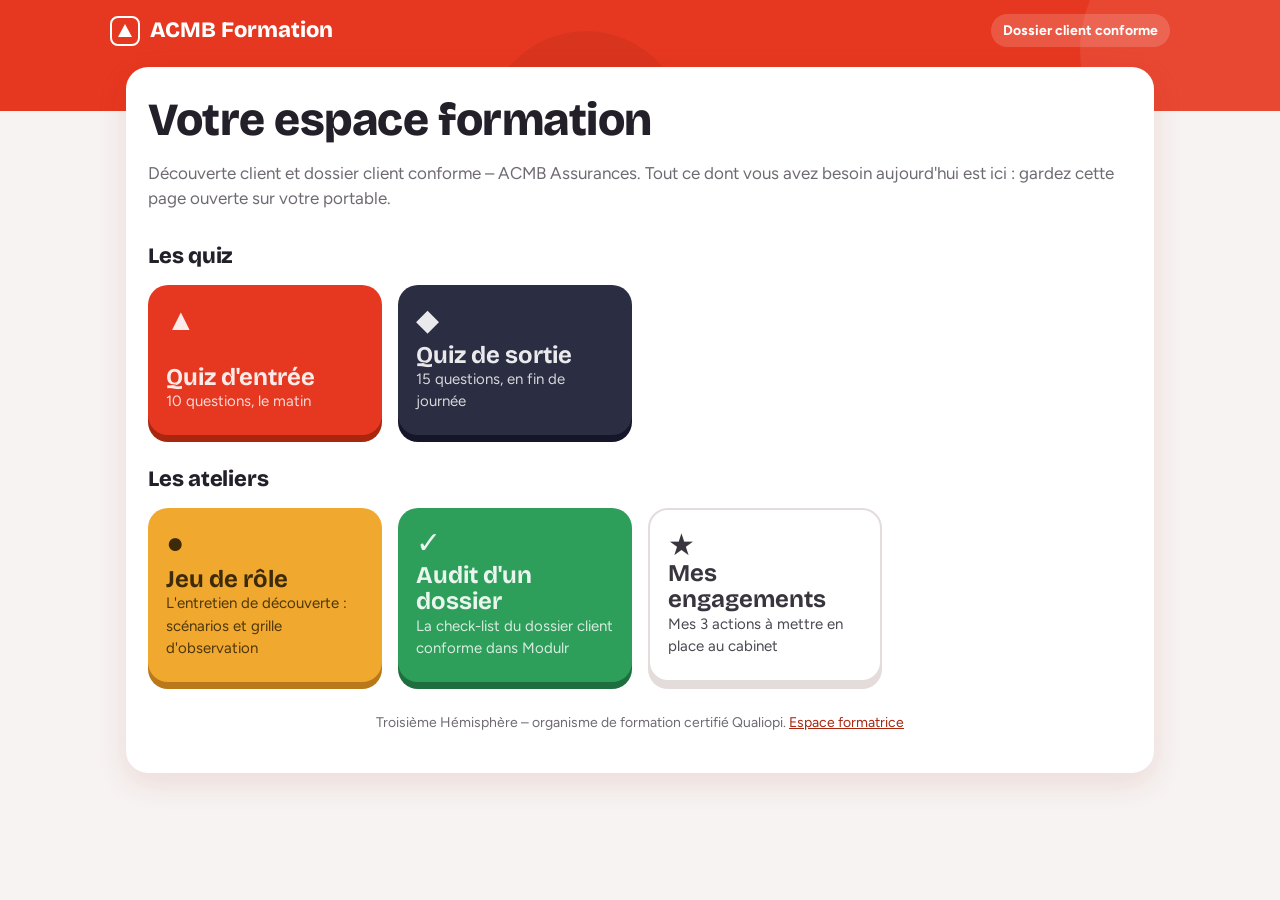
==== acmb/index.html @ 9b50a4e0 "Espace formation ACMB : quiz et ateliers" ====
<!DOCTYPE html>
<html lang="fr">
<head>
<meta charset="utf-8">
<meta name="viewport" content="width=device-width, initial-scale=1">
<title>Espace formation – ACMB Assurances</title>
<link rel="preconnect" href="https://fonts.googleapis.com">
<link href="https://fonts.googleapis.com/css2?family=Bricolage+Grotesque:opsz,wght@12..96,600;12..96,800&family=Figtree:wght@400;500;700&display=swap" rel="stylesheet">
<link rel="stylesheet" href="style.css">
<script src="commun.js"></script>
</head>
<body>
<header><div class="bar">
  <div class="brand"><svg width="30" height="30" viewBox="0 0 30 30" aria-hidden="true"><rect x="1" y="1" width="28" height="28" rx="7" fill="none" stroke="#fff" stroke-width="2"/><path d="M8 21 L15 8 L22 21 Z" fill="#fff"/></svg>ACMB Formation</div>
  <div class="meta">Dossier client conforme</div>
</div></header>
<main><div class="sheet">
  <h1 class="hello">Votre espace formation</h1>
  <p class="muted">Découverte client et dossier client conforme – ACMB Assurances. Tout ce dont vous avez besoin aujourd'hui est ici : gardez cette page ouverte sur votre portable.</p>

  <div class="sec">
    <h2>Les quiz</h2>
    <div class="tiles">
      <a class="tile t1" data-keep href="quiz.html#entree"><span class="ico">▲</span><span><b>Quiz d'entrée</b><span>10 questions, le matin</span></span></a>
      <a class="tile t2" data-keep href="quiz.html#sortie"><span class="ico">◆</span><span><b>Quiz de sortie</b><span>15 questions, en fin de journée</span></span></a>
    </div>
  </div>

  <div class="sec">
    <h2>Les ateliers</h2>
    <div class="tiles">
      <a class="tile t4" data-keep href="jeu-de-role.html"><span class="ico">●</span><span><b>Jeu de rôle</b><span>L'entretien de découverte : scénarios et grille d'observation</span></span></a>
      <a class="tile t5" data-keep href="audit.html"><span class="ico">✓</span><span><b>Audit d'un dossier</b><span>La check-list du dossier client conforme dans Modulr</span></span></a>
      <a class="tile t3" data-keep href="engagements.html"><span class="ico">★</span><span><b>Mes engagements</b><span>Mes 3 actions à mettre en place au cabinet</span></span></a>
    </div>
  </div>

  <p class="foot">Troisième Hémisphère – organisme de formation certifié Qualiopi. <a data-keep href="quiz.html#animateur">Espace formatrice</a></p>
</div></main>
</body>
</html>
---- acmb/style.css ----
:root{
    --red:#E63820; --deep:#A9260F; --ink:#23202A; --soft:#6F6A72; --paper:#FFFFFF; --mist:#F6F3F2; --blush:#FDECEA;
    --a:#E63820; --a-d:#A9260F; --b:#2B2D42; --b-d:#15162A; --c:#F0A92E; --c-d:#B9781A; --ok:#2E9E5B; --ok-d:#1F6E3F;
    --disp:"Bricolage Grotesque",Arial,sans-serif; --body:Figtree,Arial,sans-serif;
  }
  *{box-sizing:border-box}
  body{margin:0;font-family:var(--body);color:var(--ink);background:var(--mist);min-height:100vh;font-size:17px;line-height:1.5}
  h1,h2,.disp{font-family:var(--disp);letter-spacing:-.01em}
  /* red stage at the top of every screen */
  header{background:var(--red);color:#fff;padding:14px 22px 64px;position:relative;overflow:hidden}
  header::after{content:"";position:absolute;right:-60px;top:-80px;width:260px;height:260px;border-radius:50%;background:rgba(255,255,255,.08)}
  header::before{content:"";position:absolute;left:38%;bottom:-120px;width:200px;height:200px;border-radius:50%;background:rgba(0,0,0,.06)}
  .bar{display:flex;justify-content:space-between;align-items:center;gap:10px;position:relative;z-index:1;max-width:1060px;margin:0 auto}
  .brand{display:flex;align-items:center;gap:10px;font-family:var(--disp);font-weight:800;font-size:22px}
  .brand svg{flex:none}
  .meta{font-size:14px;font-weight:700;background:rgba(255,255,255,.16);padding:6px 12px;border-radius:999px}
  main{max-width:1060px;margin:-44px auto 0;padding:0 16px 48px;position:relative;z-index:2}
  .sheet{background:var(--paper);border-radius:22px;padding:26px 22px;box-shadow:0 10px 30px rgba(169,38,15,.12)}
  h1{font-size:34px;line-height:1.1;margin:0 0 8px;font-weight:800}
  h2{font-size:22px;margin:26px 0 10px;font-weight:800}
  .muted{color:var(--soft)}
  .note{font-size:14px;color:var(--soft);margin-top:8px}
  a{color:var(--deep)}
  :focus-visible{outline:3px solid var(--b);outline-offset:3px}
  /* chunky press buttons: the signature element */
  .btn{border:0;border-radius:16px;padding:15px 24px;font:700 18px var(--body);cursor:pointer;background:var(--red);color:#fff;box-shadow:0 6px 0 var(--deep);transform:translateY(0);transition:transform .08s,box-shadow .08s}
  .btn:active{transform:translateY(5px);box-shadow:0 1px 0 var(--deep)}
  .btn.ghost{background:#fff;color:var(--ink);box-shadow:0 6px 0 #E3DCDA;border:2px solid #E3DCDA}
  .btn.ghost:active{box-shadow:0 1px 0 #E3DCDA}
  .btn.full{width:100%}
  .btn:disabled{opacity:.45;cursor:default}
  .row{display:flex;gap:12px;flex-wrap:wrap;align-items:center}
  input.t{font:500 19px var(--body);padding:15px 16px;border:2px solid #E3DCDA;border-radius:14px;width:100%;background:#fff}
  input.t:focus{border-color:var(--red);outline:none}
  /* home */
  .hello{font-size:46px;line-height:1.02;margin:4px 0 6px}
  .choice{display:grid;gap:16px;margin:22px 0 4px;grid-template-columns:repeat(3,1fr)}
  .tile{border:0;text-align:left;cursor:pointer;border-radius:20px;padding:20px 18px 22px;color:#fff;font-family:var(--body);min-height:150px;display:flex;flex-direction:column;justify-content:space-between;transition:transform .08s,box-shadow .08s}
  .tile:active{transform:translateY(5px)}
  .tile b{font-family:var(--disp);font-size:24px;line-height:1.1;display:block}
  .tile span{font-size:15px;opacity:.9}
  .tile .ico{font-size:30px;line-height:1}
  .tile.t1{background:var(--a);box-shadow:0 7px 0 var(--a-d)}
  .tile.t2{background:var(--b);box-shadow:0 7px 0 var(--b-d)}
  .tile.t3{background:#fff;color:var(--ink);box-shadow:0 7px 0 #E3DCDA;border:2px solid #E3DCDA}
  /* question */
  .qtop{display:flex;justify-content:space-between;align-items:center;gap:10px}
  .qnum{white-space:nowrap;font-family:var(--disp);font-weight:800;font-size:15px;background:var(--blush);color:var(--deep);padding:6px 12px;border-radius:999px}
  .pts{font-weight:700;color:var(--soft)}
  .progress{display:flex;gap:4px;margin:14px 0 18px}
  .progress i{flex:1;height:8px;border-radius:6px;background:#EEE7E5}
  .progress i.on{background:var(--red)}
  .question{font-family:var(--disp);font-size:27px;font-weight:800;line-height:1.2;margin-bottom:20px}
  .opt{display:flex;align-items:center;gap:14px;border-radius:18px;padding:16px 16px;color:#fff;font:700 18px/1.3 var(--body);margin-bottom:14px;border:0;width:100%;text-align:left;cursor:pointer;transition:transform .08s,box-shadow .08s,opacity .25s}
  .opt:active{transform:translateY(5px)}
  .opt .L{width:42px;height:42px;border-radius:12px;background:rgba(255,255,255,.2);display:flex;align-items:center;justify-content:center;flex:none}
  .opt.A{background:var(--a);box-shadow:0 6px 0 var(--a-d)}
  .opt.B{background:var(--b);box-shadow:0 6px 0 var(--b-d)}
  .opt.C{background:var(--c);box-shadow:0 6px 0 var(--c-d);color:#2a1d05}
  .opt.C .L{background:rgba(0,0,0,.12)}
  .opt.dim{opacity:.28}
  .opt.good{box-shadow:0 6px 0 var(--ok-d),0 0 0 4px var(--ok)}
  .opt:disabled{cursor:default}
  .fb{border-radius:18px;padding:16px 18px;font-size:17px;margin:6px 0 16px;animation:pop .3s ease-out}
  .fb.ok{background:#E3F4EA;color:#14532d}.fb.ko{background:var(--blush);color:#6b1406}
  .fb b{display:block;font-family:var(--disp);font-size:24px;margin-bottom:4px}
  @keyframes pop{from{transform:scale(.96);opacity:0}to{transform:none;opacity:1}}
  /* result */
  .score{display:grid;place-items:center;margin:8px auto 14px;width:210px;height:210px;border-radius:50%;background:conic-gradient(var(--red) calc(var(--p)*1%),#EEE7E5 0)}
  .score div{width:168px;height:168px;border-radius:50%;background:#fff;display:grid;place-items:center;text-align:center}
  .score b{font-family:var(--disp);font-size:56px;line-height:1;color:var(--red)}
  .score span{font-size:15px;color:var(--soft)}
  .code{font:800 34px var(--disp);letter-spacing:8px;background:var(--b);color:#fff;border-radius:14px;padding:8px 18px 8px 26px;display:inline-block}
  /* trainer */
  .qrs{display:grid;grid-template-columns:1fr 1fr;gap:18px;margin-top:14px}
  .qr{border-radius:22px;padding:18px;text-align:center;color:#fff}
  .qr.e{background:var(--a);box-shadow:0 7px 0 var(--a-d)} .qr.s{background:var(--b);box-shadow:0 7px 0 var(--b-d)}
  .qr b{font-family:var(--disp);font-size:26px;display:block}
  .qr span{opacity:.85;font-size:15px}
  .qr .box{background:#fff;display:inline-block;padding:14px;border-radius:16px;margin-top:12px}
  .seg{display:inline-flex;background:var(--mist);border-radius:14px;padding:4px;gap:4px}
  .seg button{border:0;border-radius:11px;padding:10px 16px;font:700 16px var(--body);background:transparent;color:var(--soft);cursor:pointer}
  .seg button.on{background:#fff;color:var(--ink);box-shadow:0 2px 6px rgba(0,0,0,.08)}
  .dot{display:inline-block;width:10px;height:10px;border-radius:50%;background:#ccc;margin-right:6px}
  .dot.on{background:var(--ok);box-shadow:0 0 0 4px rgba(46,158,91,.2)}
  .runners{display:flex;flex-direction:column;gap:10px;margin-top:12px}
  .runner{display:grid;grid-template-columns:48px 1fr 70px 150px;gap:14px;align-items:center;background:var(--mist);border-radius:16px;padding:10px 14px}
  .av{width:44px;height:44px;border-radius:50%;display:grid;place-items:center;color:#fff;font:800 18px var(--disp)}
  .runner .nm{font-weight:700}
  .track{height:14px;background:#fff;border-radius:8px;overflow:hidden;margin-top:6px}
  .track i{display:block;height:100%;border-radius:8px;background:var(--red);transition:width .6s}
  .runner.done .track i{background:var(--ok)}
  .runner .sc{font:800 28px var(--disp);text-align:center}
  .runner .st{font-size:14px;color:var(--soft)}
  .runner.done .st{color:var(--ok-d);font-weight:700}
  .empty{background:var(--mist);border-radius:16px;padding:22px;text-align:center;color:var(--soft);margin-top:12px}
  table{width:100%;border-collapse:separate;border-spacing:0;margin-top:10px}
  th,td{text-align:left;padding:10px;border-bottom:1px solid #EEE7E5;vertical-align:middle}
  th{font-size:14px;color:var(--soft);font-weight:700}
  td input{font:15px var(--body);padding:9px;border:2px solid #E3DCDA;border-radius:10px;width:100%}
  details summary{cursor:pointer;color:var(--soft);font-weight:700}
  /* podium */
  .podium{display:flex;align-items:flex-end;justify-content:center;gap:14px;margin:22px 0 8px;min-height:300px}
  .step{width:190px;text-align:center}
  .step .av{margin:0 auto 6px;width:58px;height:58px;font-size:24px}
  .step .nm{font-family:var(--disp);font-weight:800;font-size:22px}
  .step .sc2{color:var(--soft);margin-bottom:8px;font-size:15px}
  .step .blk{border-radius:16px 16px 0 0;color:#fff;font:800 56px var(--disp);display:flex;justify-content:center;padding-top:12px;animation:rise .9s ease-out both;transform-origin:bottom}
  .p1 .blk{background:var(--red);height:200px;animation-delay:1.2s}
  .p2 .blk{background:var(--b);height:145px;animation-delay:.6s}
  .p3 .blk{background:var(--c);height:100px;color:#2a1d05}
  @keyframes rise{from{transform:scaleY(0)}to{transform:scaleY(1)}}
  .conf{position:fixed;inset:0;pointer-events:none;overflow:hidden;z-index:9}
  .conf i{position:absolute;top:-20px;width:10px;height:16px;border-radius:2px;animation:fall linear forwards}
  @keyframes fall{to{transform:translateY(110vh) rotate(720deg)}}
  .ok-tag{color:var(--ok);font-weight:800}.ko-tag{color:var(--red);font-weight:800}
  @media (max-width:760px){
    .choice{grid-template-columns:1fr}.tile{min-height:110px}
    .hello{font-size:38px}.qrs{grid-template-columns:1fr}
    .runner{grid-template-columns:44px 1fr 56px}.runner .st{grid-column:2/4}
  }
  @media (prefers-reduced-motion:reduce){*{animation:none!important;transition:none!important}}

  /* shared pages */
  .back{color:#fff;text-decoration:none;font-weight:700;font-size:14px;background:rgba(255,255,255,.16);padding:6px 12px;border-radius:999px}
  .sec{margin-top:28px}
  .tiles{display:grid;gap:16px;grid-template-columns:repeat(auto-fill,minmax(230px,1fr));margin-top:12px}
  a.tile{text-decoration:none}
  .tile.t4{background:var(--c);box-shadow:0 7px 0 var(--c-d);color:#2a1d05}
  .tile.t5{background:var(--ok);box-shadow:0 7px 0 var(--ok-d)}
  .foot{margin-top:30px;font-size:14px;color:var(--soft);text-align:center}
  .panel{background:var(--mist);border-radius:18px;padding:18px;margin-top:14px}
  .panel h3{font-family:var(--disp);font-size:20px;margin:0 0 8px}
  .panel ul{margin:6px 0 0;padding-left:20px}.panel li{margin-bottom:6px}
  .reveal{border:2px dashed #E3B7AE;background:#fff;border-radius:18px;padding:16px;margin-top:14px}
  .reveal button{width:100%}
  .pick{display:flex;gap:6px;flex-wrap:wrap}
  .pick button{border:2px solid #E3DCDA;background:#fff;border-radius:12px;padding:8px 12px;font:700 15px var(--body);cursor:pointer;color:var(--soft)}
  .pick button.on.y{background:var(--ok);border-color:var(--ok);color:#fff}
  .pick button.on.p{background:var(--c);border-color:var(--c);color:#2a1d05}
  .pick button.on.n{background:var(--red);border-color:var(--red);color:#fff}
  .crit{background:var(--mist);border-radius:16px;padding:14px;margin-top:10px}
  .crit .lbl{font-weight:700;margin-bottom:8px}
  .crit input.t{font-size:16px;padding:10px 12px;margin-top:8px}
  .check{display:flex;gap:12px;align-items:flex-start;background:var(--mist);border-radius:16px;padding:14px;margin-top:10px}
  .check input[type=checkbox]{width:26px;height:26px;accent-color:var(--ok);flex:none;margin-top:2px}
  .check .w{font-size:14px;color:var(--soft)}
  .check.ok{background:#E3F4EA}
  .sum{display:flex;gap:14px;flex-wrap:wrap;margin-top:12px}
  .sum div{background:var(--b);color:#fff;border-radius:16px;padding:12px 18px}
  .sum b{font:800 30px var(--disp);display:block}
  label.f{display:block;font-weight:700;margin:14px 0 6px}
  textarea.t{font:500 17px var(--body);padding:12px 14px;border:2px solid #E3DCDA;border-radius:14px;width:100%;min-height:80px;resize:vertical}
  .eng{background:var(--mist);border-radius:18px;padding:16px;margin-top:12px}
  .eng .n{font:800 26px var(--disp);color:var(--red)}
  .toast{position:fixed;left:50%;bottom:24px;transform:translateX(-50%);background:var(--ink);color:#fff;padding:12px 18px;border-radius:12px;font-weight:700;opacity:0;transition:opacity .3s;z-index:20}
  .toast.show{opacity:1}

  #seg{display:grid;grid-template-columns:repeat(3,1fr);width:100%}
  #seg button{white-space:normal;line-height:1.25}
  @media (max-width:760px){#seg{grid-template-columns:1fr}#seg button{text-align:left}}
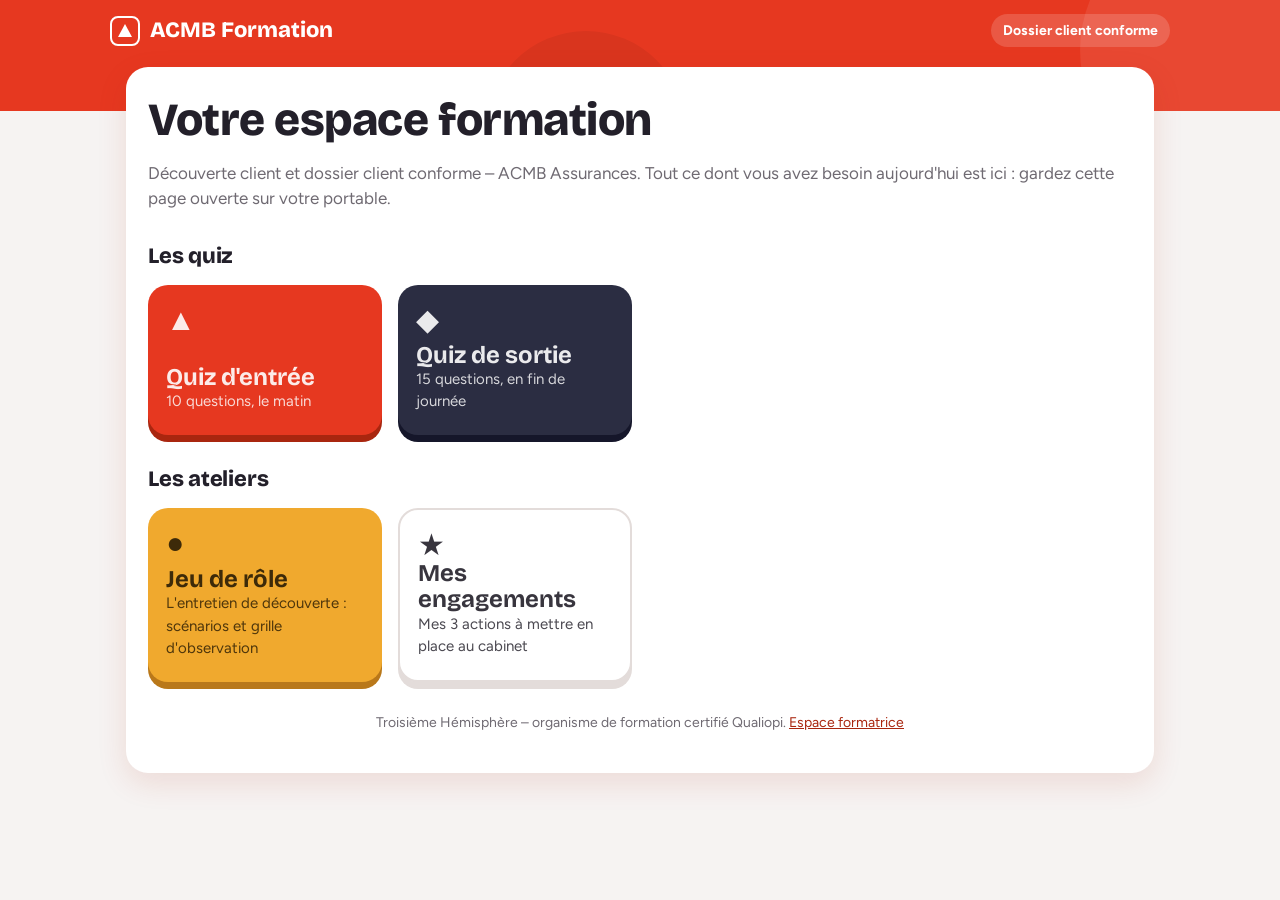
==== commit a2b2acec: "Reinitialisation des quiz, retrait audit et Modulr" ====
--- a/acmb/index.html
+++ b/acmb/index.html
@@ -30,7 +30,6 @@
     <h2>Les ateliers</h2>
     <div class="tiles">
       <a class="tile t4" data-keep href="jeu-de-role.html"><span class="ico">●</span><span><b>Jeu de rôle</b><span>L'entretien de découverte : scénarios et grille d'observation</span></span></a>
-      <a class="tile t5" data-keep href="audit.html"><span class="ico">✓</span><span><b>Audit d'un dossier</b><span>La check-list du dossier client conforme dans Modulr</span></span></a>
       <a class="tile t3" data-keep href="engagements.html"><span class="ico">★</span><span><b>Mes engagements</b><span>Mes 3 actions à mettre en place au cabinet</span></span></a>
     </div>
   </div>
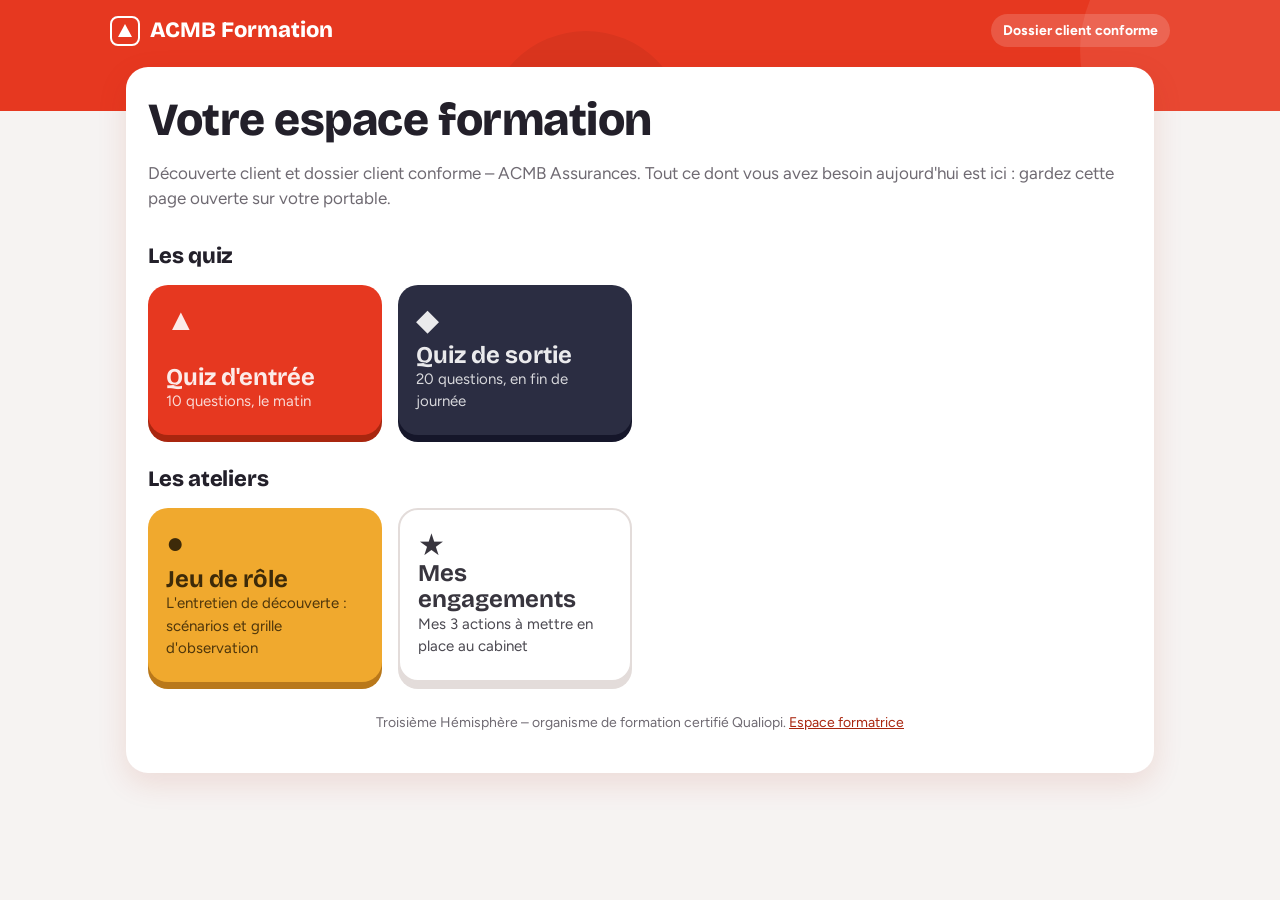
==== commit 63c32909: "Add files via upload Quiz : nouvelles questions (tour des besoins, passage au dirigeant, gel des avo" ====
--- a/acmb/index.html
+++ b/acmb/index.html
@@ -22,7 +22,7 @@
     <h2>Les quiz</h2>
     <div class="tiles">
       <a class="tile t1" data-keep href="quiz.html#entree"><span class="ico">▲</span><span><b>Quiz d'entrée</b><span>10 questions, le matin</span></span></a>
-      <a class="tile t2" data-keep href="quiz.html#sortie"><span class="ico">◆</span><span><b>Quiz de sortie</b><span>15 questions, en fin de journée</span></span></a>
+      <a class="tile t2" data-keep href="quiz.html#sortie"><span class="ico">◆</span><span><b>Quiz de sortie</b><span>20 questions, en fin de journée</span></span></a>
     </div>
   </div>
 
